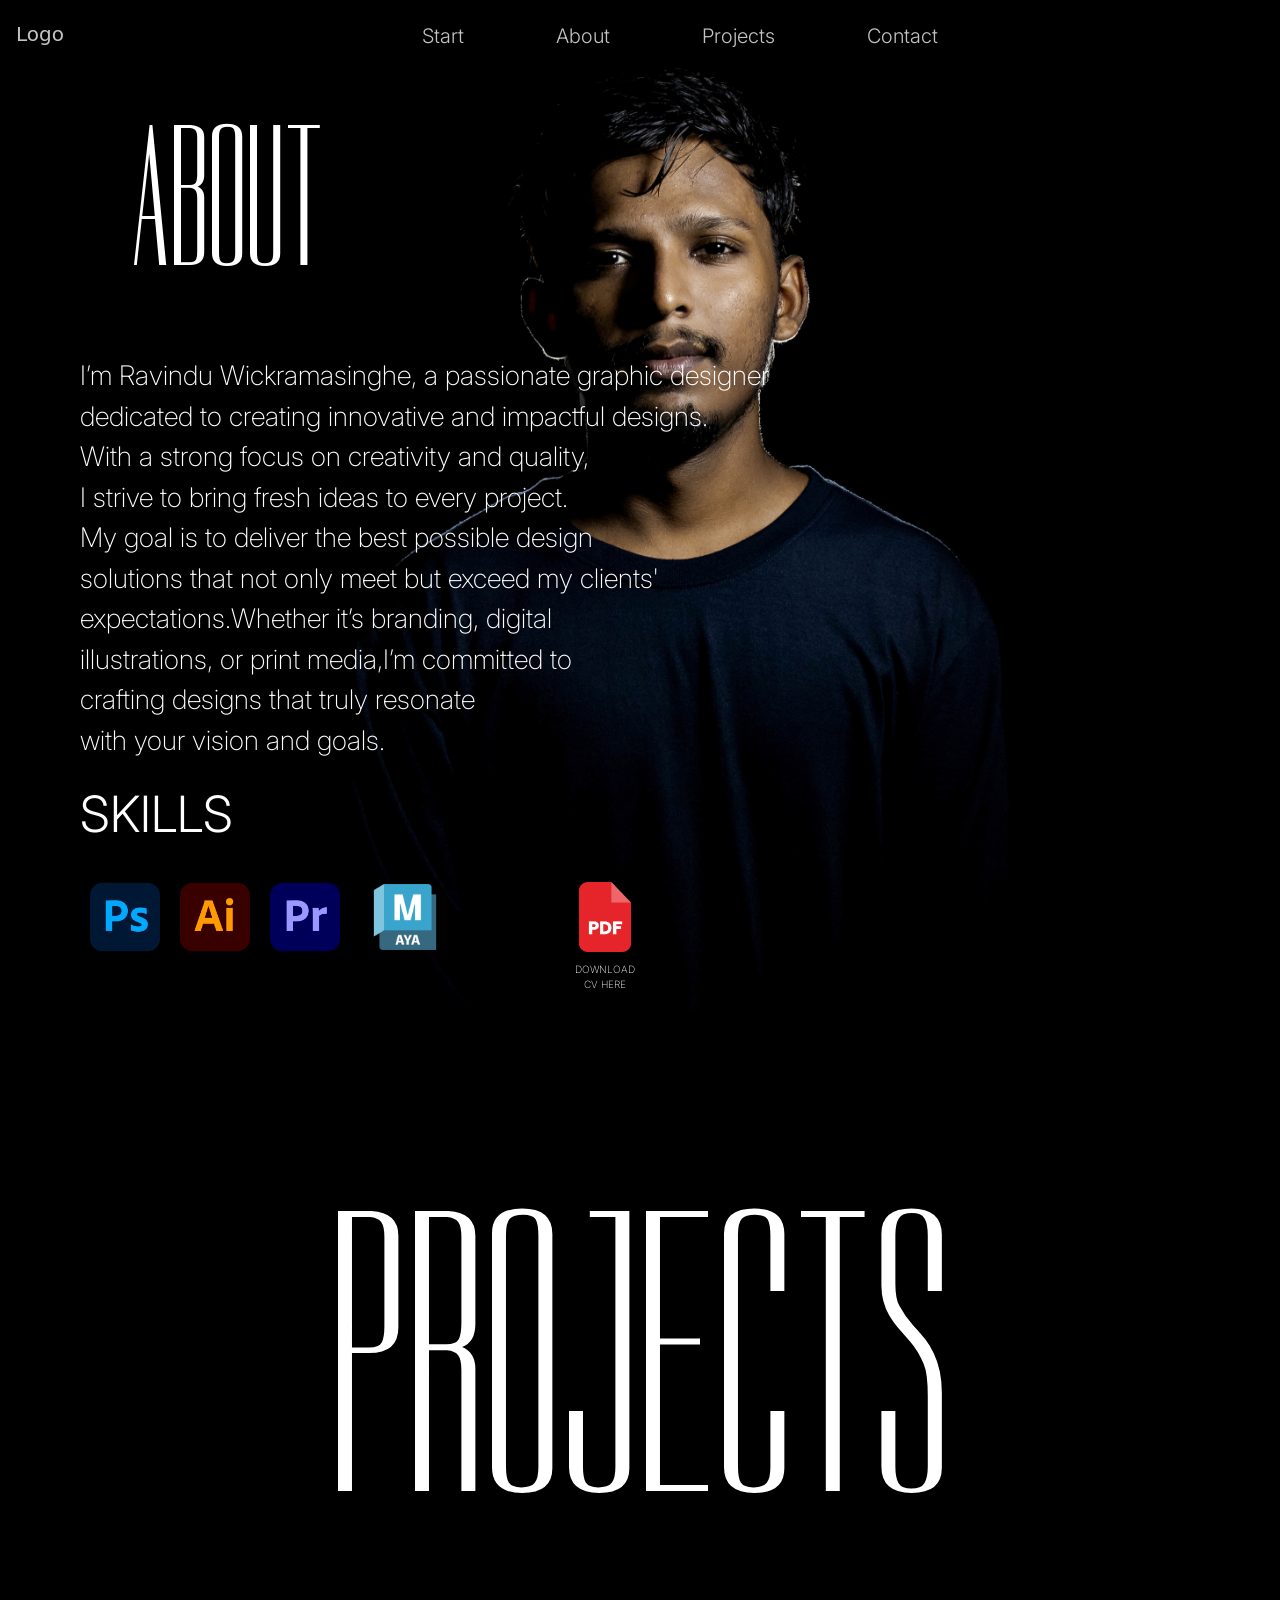
==== Pages/about.html @ 22970846 "contact-commit04" ====
<!DOCTYPE html>
<html lang="en">
  <head>
    <meta charset="UTF-8" />
    <meta name="viewport" content="width=device-width, initial-scale=1.0" />
    <title>About-ravidu</title>
    <link href="https://unpkg.com/aos@2.3.1/dist/aos.css" rel="stylesheet" />
    <link
      href="https://cdn.jsdelivr.net/npm/bootstrap@5.3.3/dist/css/bootstrap.min.css"
      rel="stylesheet"
      integrity="sha384-QWTKZyjpPEjISv5WaRU9OFeRpok6YctnYmDr5pNlyT2bRjXh0JMhjY6hW+ALEwIH"
      crossorigin="anonymous"
    />
    <style>
      @import url("https://fonts.googleapis.com/css2?family=Inter:ital,opsz,wght@0,14..32,100..900;1,14..32,100..900&display=swap");
    </style>
    <style>
      @import url("https://fonts.googleapis.com/css2?family=Dorsa&display=swap");
    </style>
    <link rel="stylesheet" href="../asset/css/about.css" />
    <link rel="stylesheet" href="../asset/css/navbar.css" />
  </head>
  <body>
    <div id="navbar" class="navbar nav">
      <a class="nav-link" href="#" style="font-size: 20px; margin-top: -5px"
        >Logo</a
      >

      <div class="nav-items nav">
        <p class="nav-item">
          <a class="nav-link" href="../index.html">Start</a>
        </p>
        <p class="nav-item">
          <a class="nav-link" href="./about.html">About</a>
        </p>
        <p class="nav-item">
          <a class="nav-link" href="./projects.html">Projects</a>
        </p>
        <p class="nav-item">
          <a class="nav-link" href="./contact.html">Contact</a>
        </p>
      </div>
    </div>
    <div id="about-content">
      <div class="about-text">
        <div class="about-topic">
          <p>ABOUT</p>
        </div>
        <div class="about-desc">
          <p>
            I’m Ravindu Wickramasinghe, a passionate graphic designer <br />
            dedicated to creating innovative and impactful designs. <br />
            With a strong focus on creativity and quality, <br />
            I strive to bring fresh ideas to every project. <br />
            My goal is to deliver the best possible design<br />
            solutions that not only meet but exceed my clients' <br />
            expectations.Whether it’s branding, digital <br />
            illustrations, or print media,I’m committed to <br />
            crafting designs that truly resonate <br />
            with your vision and goals.
          </p>
        </div>
      </div>
      <div class="about-skills">
        <div class="skill-topic">
          <p>SKILLS</p>
        </div>
        <div class="skill-list">
          <div class="skill-item">
            <img src="../asset/img/photoshop.png" alt="" />
          </div>
          <div class="skill-item">
            <img src="../asset/img/illustrator.png" alt="" />
          </div>
          <div class="skill-item">
            <img src="../asset/img/premier-pro.png" alt="" />
          </div>
          <div class="skill-item">
            <img
              src="../asset/img/maya.png"
              alt=""
              style="height: 90px; width: 90px; margin-top: 0"
            />
          </div>
          <div class="skill-item" style="margin-left: 100px">
            <img src="../asset/img/pdf.png" alt="" />
            <p
              style="
                text-align: center;
                color: white;
                font-size: 10px;
                font-family: inter, sans-serif;
                font-weight: 200;
              "
            >
              DOWNLOAD <br />
              CV HERE
            </p>
          </div>
        </div>
      </div>
    </div>
    <div class="projects">
      <a href="./projects.html" class="projects-text">
        PROJECTS
      </a>
    </div>
    <script src="https://unpkg.com/aos@2.3.1/dist/aos.js"></script>
    <script
      src="https://cdn.jsdelivr.net/npm/bootstrap@5.3.3/dist/js/bootstrap.bundle.min.js"
      integrity="sha384-YvpcrYf0tY3lHB60NNkmXc5s9fDVZLESaAA55NDzOxhy9GkcIdslK1eN7N6jIeHz"
      crossorigin="anonymous"
    ></script>
  </body>
</html>
---- asset/css/about.css ----
body{
    background-color: rgb(0, 0, 0);   
}

#about-content{
    margin-left: 80px;
    background-image: url("../img/about.jpeg");
    background-repeat: no-repeat;
    background-position-x: 160%;
    background-position-y: 50%;
    background-size: 1200px;;
    height: 960px;
  
}     
.about-topic{
    font-size: 200px;
    font-family: "Dorsa",sans-serif;
    color: white;
    margin-top:50px ;
    margin-bottom:-10px ;
    margin-left: 50px;
}

.about-desc{
    font-size: 27px;
    font-family: "Inter",sans-serif;
    color: white;
    font-weight: 200;
}
.skill-topic{
    color: white;
    font-size: 50px;
    font-family: "Inter",sans-serif;
    font-weight: 300;
    margin: 0 20px 20px 0px;
}
.skill-list{
display: flex;
}
.skill-item img{
    height: 70px;
    width: 70px;
    margin: 10px;
}
.skill-item img:hover{
    transform: scale(1.15);
}
.projects{
    margin-top: 50px;
    text-align: center;
}
.projects:hover{
    transform: scale(1.15);
    transition-duration: 800ms;
}
.projects .projects-text{
    text-decoration: none;  
   font-size: 400px;
    font-weight: 400;
    font-family: "Dorsa",sans-serif;
    color: white;
    height: auto;
    width: auto;
    --thickness: 20px;
    --strike: 0;
    background: linear-gradient(90deg, transparent, currentColor 0) no-repeat 
                center / calc(var(--strike) * 100%) var(--thickness);
    transition: background-size .5s ease;
    background-position: center;
}
.projects-text:hover{
    --strike: 1; 
    background-position-x: center;

}
---- asset/css/navbar.css ----
.navbar{
    top:0;
    margin-top: -10px;
    position:fixed;
    background-color: black;
    width: 100%;
    height: 70px;
    
}
.nav-items{
    margin-top:5px ;
    margin: auto;
    margin-top: 15px;
    font-family: "Inter",sans-serif;
    font-weight: 300;
}
.nav-link{
    color: rgba(255, 254, 254, 0.77);
    font-size: 20px;
   margin-right: 60px;
   
}

.nav-link:hover{
    color: white;
    font-size:21px;
}
.nav-link:focus{
    color:rgb(255, 255, 255);
  }
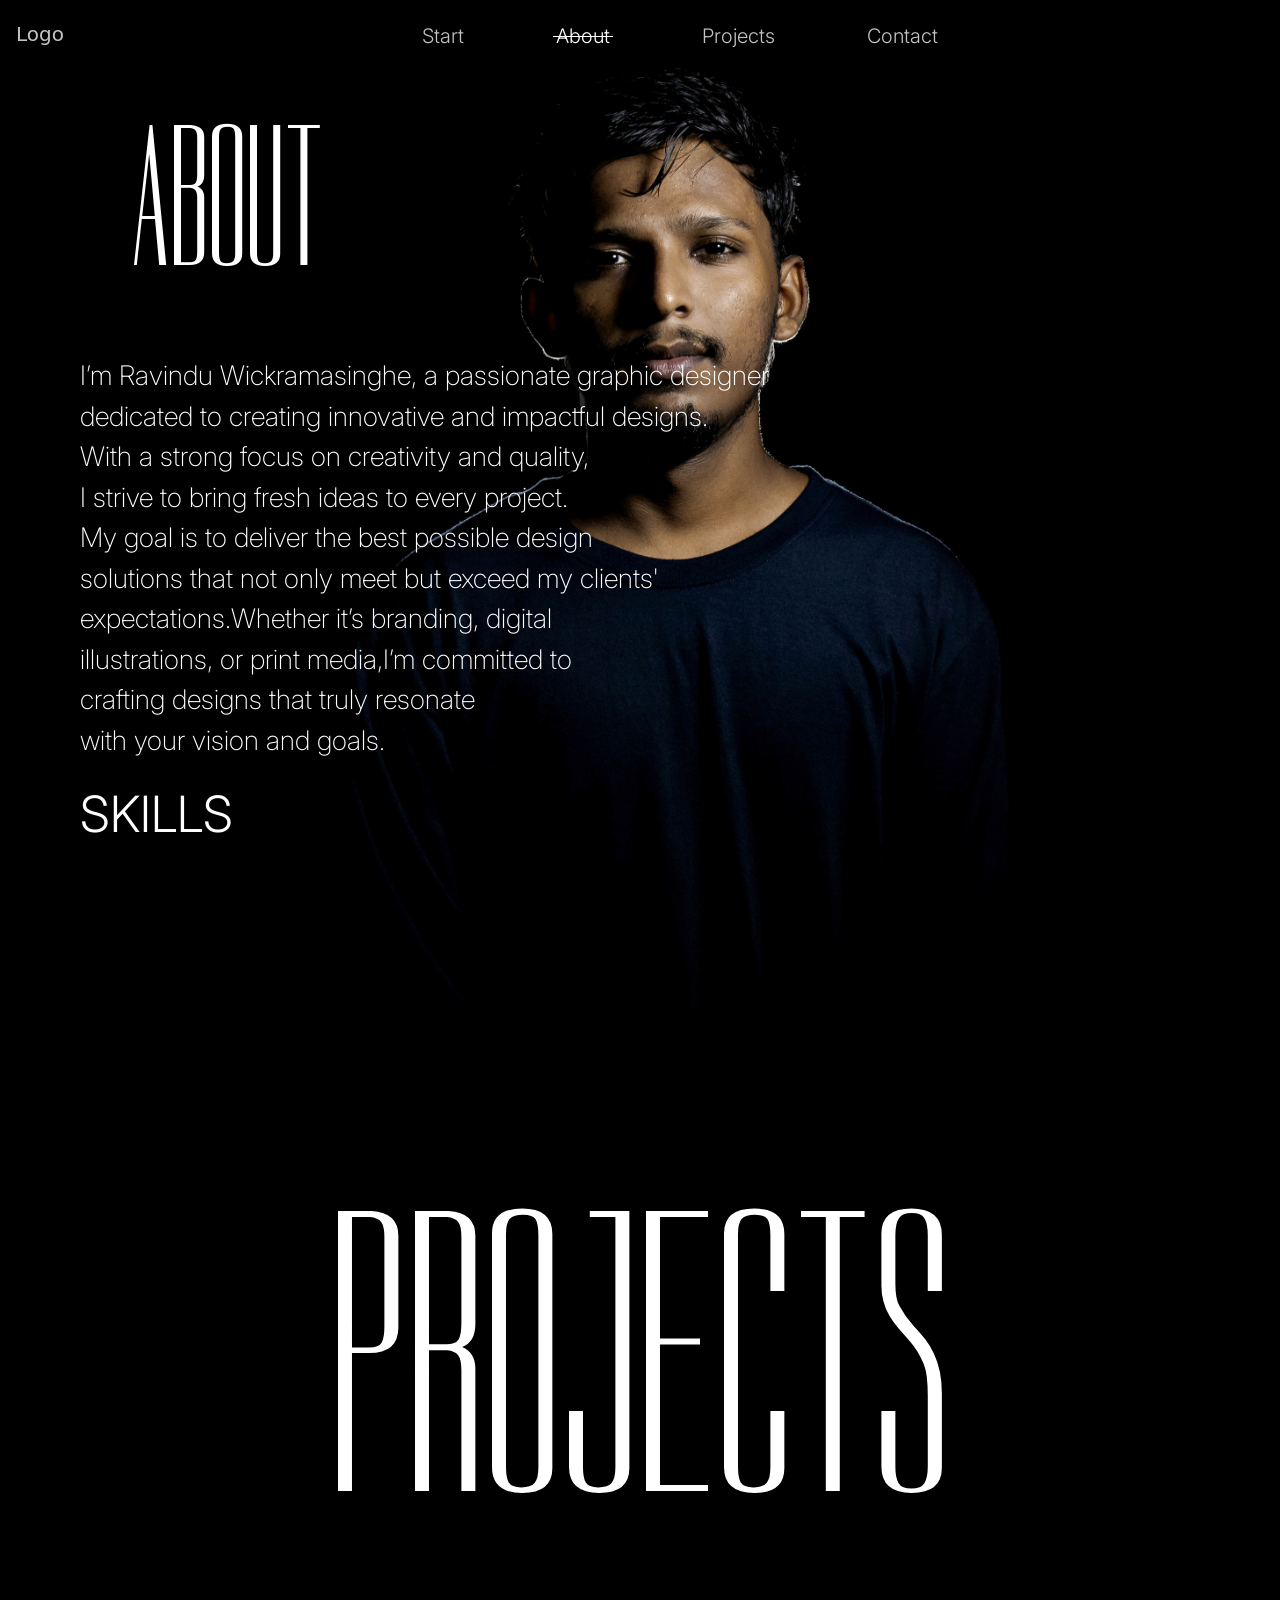
==== commit 377b93e4: "animation-commit07" ====
--- a/Pages/about.html
+++ b/Pages/about.html
@@ -21,17 +21,19 @@
     <link rel="stylesheet" href="../asset/css/navbar.css" />
   </head>
   <body>
-    <div id="navbar" class="navbar nav">
+    <div id="navbar" class="navbar nav"  style="z-index: 1;">
       <a class="nav-link" href="#" style="font-size: 20px; margin-top: -5px"
         >Logo</a
       >
 
-      <div class="nav-items nav">
+      <div class="nav-items nav"  >
         <p class="nav-item">
           <a class="nav-link" href="../index.html">Start</a>
         </p>
         <p class="nav-item">
-          <a class="nav-link" href="./about.html">About</a>
+          <a class="nav-link" href="./about.html" style="--strike: 1; 
+          background-position-x: center;
+          color: white;">About</a>
         </p>
         <p class="nav-item">
           <a class="nav-link" href="./projects.html">Projects</a>
@@ -41,8 +43,11 @@
         </p>
       </div>
     </div>
-    <div id="about-content">
-      <div class="about-text">
+    <div id="about-content" data-aos="fade-left"
+    data-aos-duration="1000"
+    style="z-index: 0;">
+      <div class="about-text" data-aos="fade-right"
+      data-aos-duration="1000">
         <div class="about-topic">
           <p>ABOUT</p>
         </div>
@@ -66,23 +71,33 @@
           <p>SKILLS</p>
         </div>
         <div class="skill-list">
-          <div class="skill-item">
+          <div class="skill-item" data-aos="flip-left"
+          data-aos-duration="1000" >
             <img src="../asset/img/photoshop.png" alt="" />
           </div>
-          <div class="skill-item">
+          <div class="skill-item" data-aos="flip-left"
+          data-aos-duration="1000"
+          data-aos-delay="100"
+           >
             <img src="../asset/img/illustrator.png" alt="" />
           </div>
-          <div class="skill-item">
+          <div class="skill-item"data-aos="flip-left"
+          data-aos-duration="1000"
+          data-aos-delay="200" >
             <img src="../asset/img/premier-pro.png" alt="" />
           </div>
-          <div class="skill-item">
+          <div class="skill-item" data-aos="flip-left"
+          data-aos-duration="1000"
+          data-aos-delay="300" >
             <img
               src="../asset/img/maya.png"
               alt=""
               style="height: 90px; width: 90px; margin-top: 0"
             />
           </div>
-          <div class="skill-item" style="margin-left: 100px">
+          <div class="skill-item" style="margin-left: 100px" data-aos="flip-left"
+          data-aos-duration="1000"
+          data-aos-delay="400" >
             <img src="../asset/img/pdf.png" alt="" />
             <p
               style="
@@ -105,6 +120,16 @@
         PROJECTS
       </a>
     </div>
+
+    <script>
+      document.addEventListener("DOMContentLoaded", function () {
+     AOS.init({
+         duration: 800,  // Animation duration in milliseconds
+         easing: "ease-in-out",  // Animation easing
+         once: false,  // Animation happens every time it scrolls into view
+     });
+   });
+   </script>
     <script src="https://unpkg.com/aos@2.3.1/dist/aos.js"></script>
     <script
       src="https://cdn.jsdelivr.net/npm/bootstrap@5.3.3/dist/js/bootstrap.bundle.min.js"
--- a/asset/css/about.css
+++ b/asset/css/about.css
@@ -61,7 +61,7 @@
     color: white;
     height: auto;
     width: auto;
-    --thickness: 20px;
+    --thickness: 10px;
     --strike: 0;
     background: linear-gradient(90deg, transparent, currentColor 0) no-repeat 
                 center / calc(var(--strike) * 100%) var(--thickness);
--- a/asset/css/navbar.css
+++ b/asset/css/navbar.css
@@ -18,13 +18,16 @@
     color: rgba(255, 254, 254, 0.77);
     font-size: 20px;
    margin-right: 60px;
-   
+   --thickness: 1px;
+   --strike: 0;
+   background: linear-gradient(90deg, transparent, currentColor 0) no-repeat 
+               center / calc(var(--strike) * 70%) var(--thickness);
+   transition: background-size .5s ease;
 }
 
 .nav-link:hover{
     color: white;
     font-size:21px;
+    --strike: 1; 
+    background-position-x: center;
 }
-.nav-link:focus{
-    color:rgb(255, 255, 255);
-  }
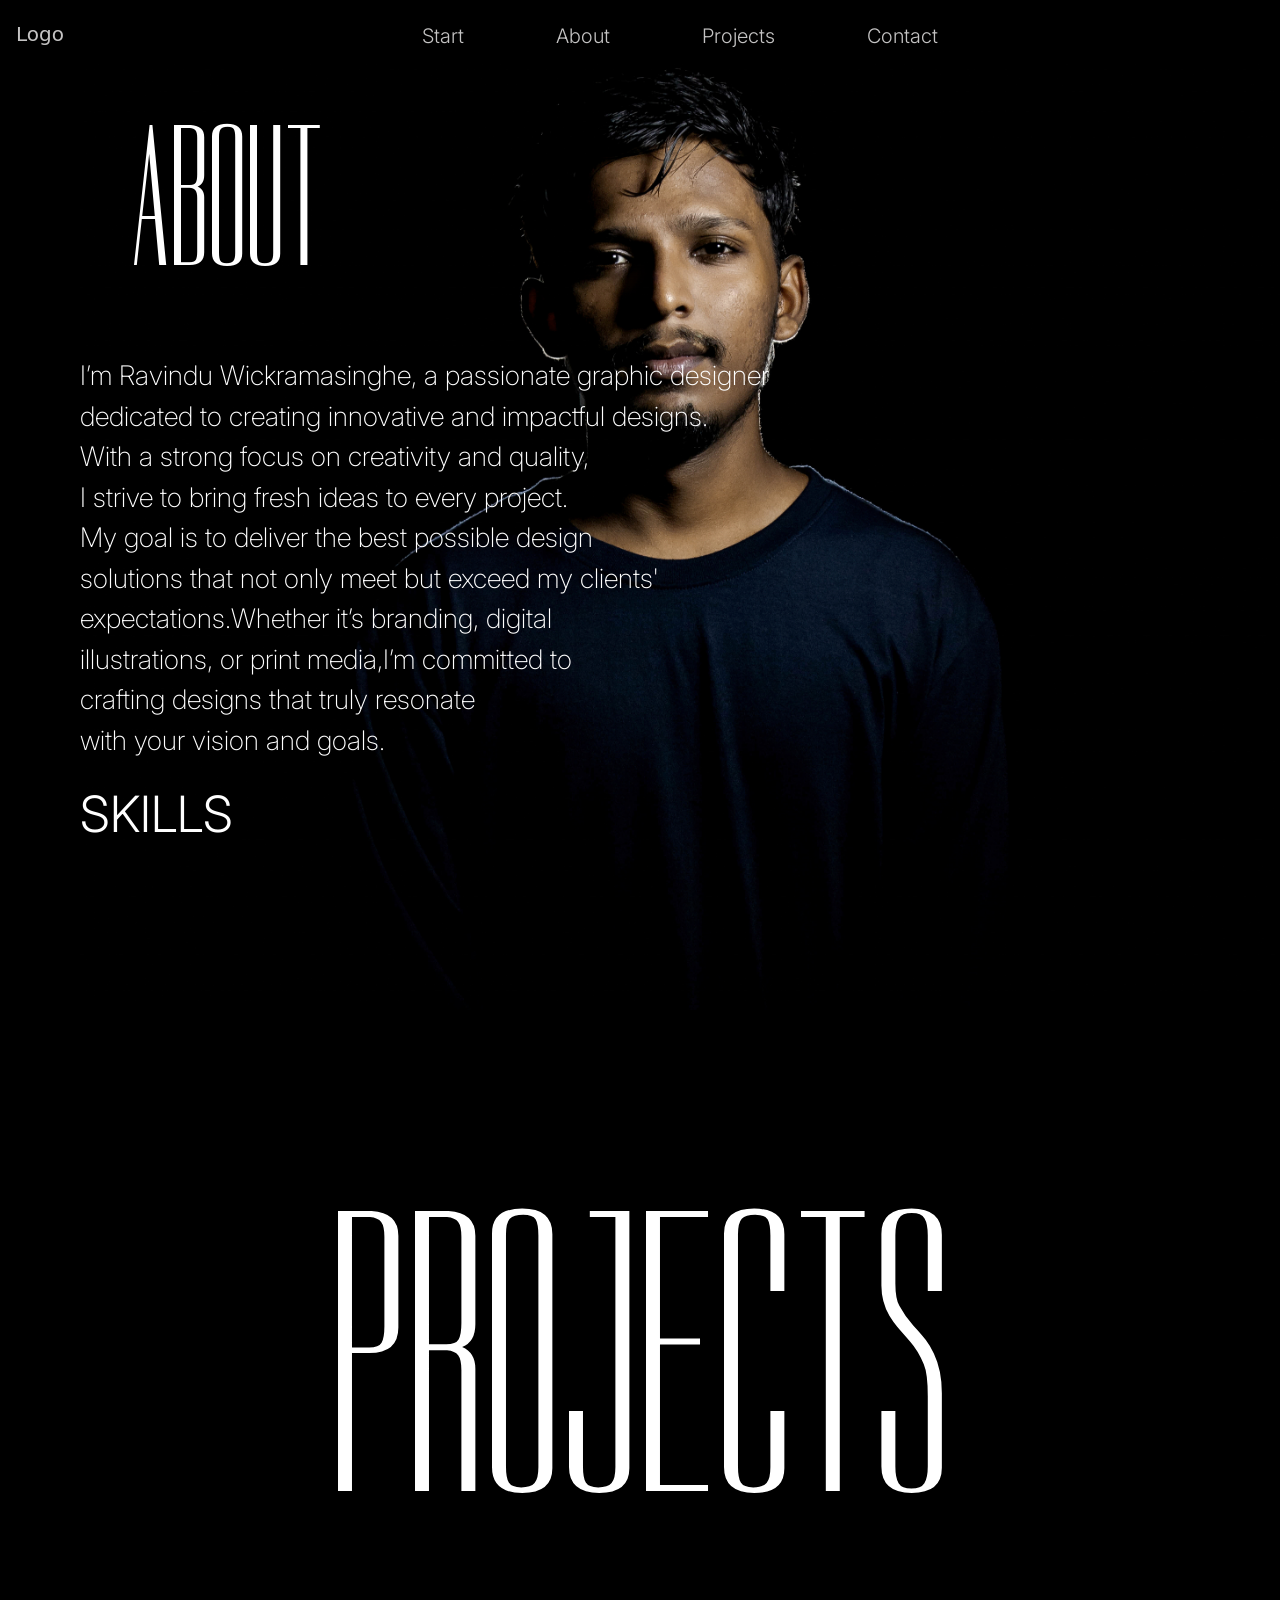
==== commit 832c49cf: "emailfunction- commit08" ====
--- a/Pages/about.html
+++ b/Pages/about.html
@@ -31,9 +31,7 @@
           <a class="nav-link" href="../index.html">Start</a>
         </p>
         <p class="nav-item">
-          <a class="nav-link" href="./about.html" style="--strike: 1; 
-          background-position-x: center;
-          color: white;">About</a>
+          <a class="nav-link" href="./about.html" >About</a>
         </p>
         <p class="nav-item">
           <a class="nav-link" href="./projects.html">Projects</a>
--- a/asset/css/navbar.css
+++ b/asset/css/navbar.css
@@ -25,7 +25,7 @@
    transition: background-size .5s ease;
 }
 
-.nav-link:hover{
+.nav-item .nav-link:hover{
     color: white;
     font-size:21px;
     --strike: 1; 
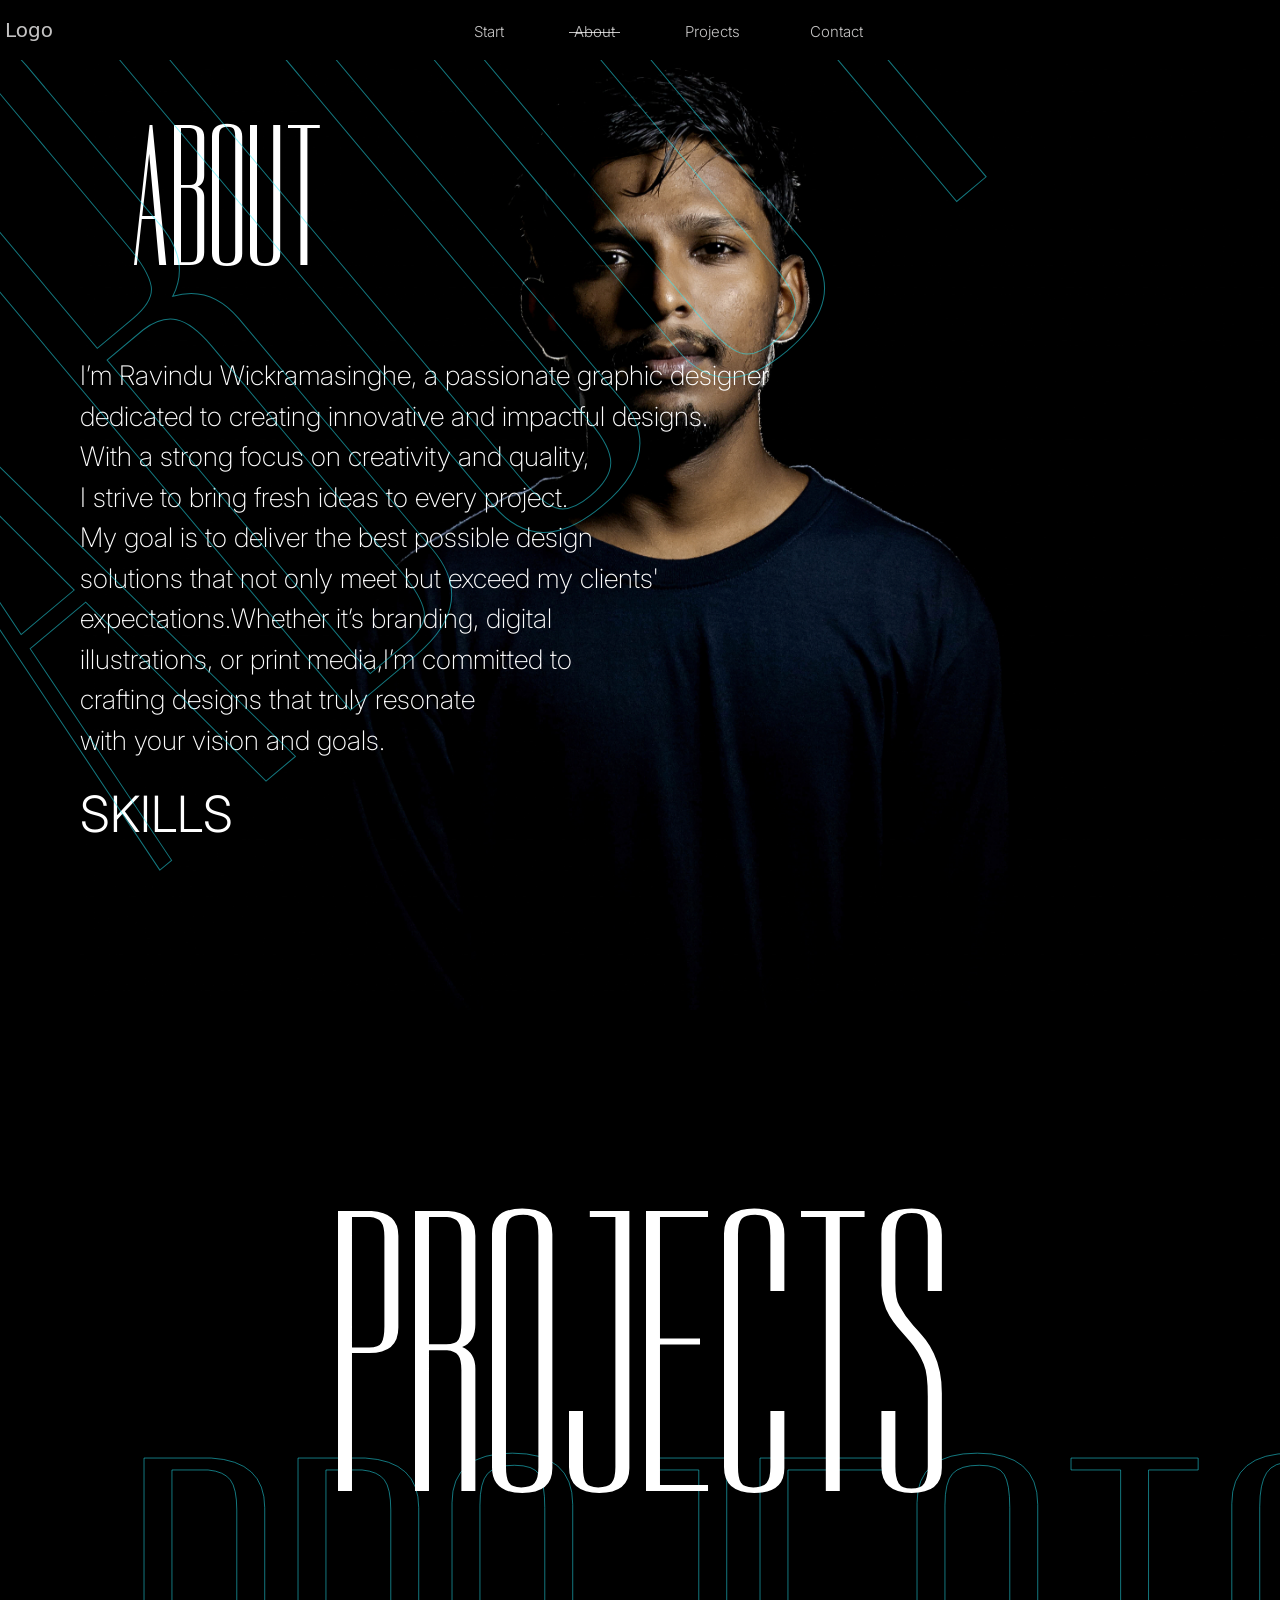
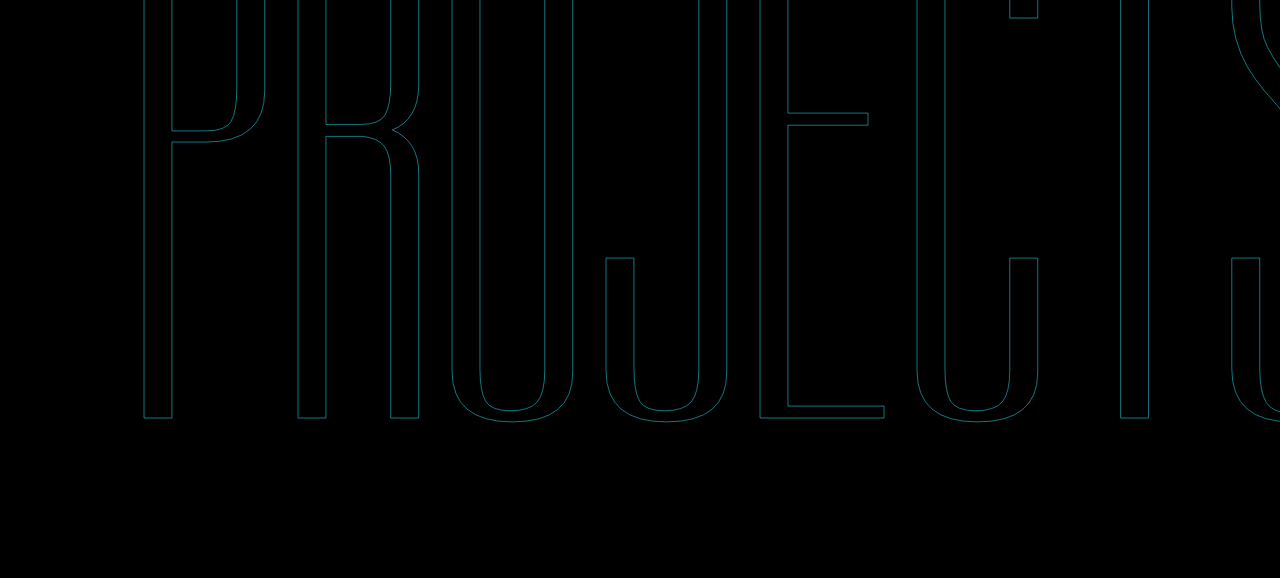
==== commit 0c64601a: "aboutwatermark-commit11" ====
--- a/Pages/about.html
+++ b/Pages/about.html
@@ -31,7 +31,9 @@
           <a class="nav-link" href="../index.html">Start</a>
         </p>
         <p class="nav-item">
-          <a class="nav-link" href="./about.html" >About</a>
+          <a class="nav-link" href="./about.html" 
+          style=" --strike: 1; 
+          background-position-x: center;">About</a>
         </p>
         <p class="nav-item">
           <a class="nav-link" href="./projects.html">Projects</a>
@@ -46,6 +48,7 @@
     style="z-index: 0;">
       <div class="about-text" data-aos="fade-right"
       data-aos-duration="1000">
+      <div class="containerbackground1"> ABOUT</div>
         <div class="about-topic">
           <p>ABOUT</p>
         </div>
@@ -71,32 +74,32 @@
         <div class="skill-list">
           <div class="skill-item" data-aos="flip-left"
           data-aos-duration="1000" >
-            <img src="../asset/img/photoshop.png" alt="" />
+            <img src="../asset/img/photoshop.png" alt="photoshop immage" />
           </div>
           <div class="skill-item" data-aos="flip-left"
           data-aos-duration="1000"
           data-aos-delay="100"
            >
-            <img src="../asset/img/illustrator.png" alt="" />
+            <img src="../asset/img/illustrator.png" alt="AI image" />
           </div>
           <div class="skill-item"data-aos="flip-left"
           data-aos-duration="1000"
           data-aos-delay="200" >
-            <img src="../asset/img/premier-pro.png" alt="" />
+            <img src="../asset/img/premier-pro.png" alt="premier image" />
           </div>
           <div class="skill-item" data-aos="flip-left"
           data-aos-duration="1000"
           data-aos-delay="300" >
-            <img
-              src="../asset/img/maya.png"
-              alt=""
+            <img src="../asset/img/maya.png"
+              alt="maya image"
               style="height: 90px; width: 90px; margin-top: 0"
             />
           </div>
           <div class="skill-item" style="margin-left: 100px" data-aos="flip-left"
           data-aos-duration="1000"
           data-aos-delay="400" >
-            <img src="../asset/img/pdf.png" alt="" />
+          <a href="../asset/pdf/Ravindu Wickramasinghe CV.pdf" download><img src="../asset/img/pdf.png" alt="pdf image" /></a>
+            
             <p
               style="
                 text-align: center;
@@ -113,12 +116,15 @@
         </div>
       </div>
     </div>
-    <div class="projects">
+    <div class="project-part" >
+      <div class="containerbackground2"> PROJECTS</div>
+      <div class="projects">
       <a href="./projects.html" class="projects-text">
         PROJECTS
       </a>
     </div>
-
+    </div>
+    
     <script>
       document.addEventListener("DOMContentLoaded", function () {
      AOS.init({
--- a/asset/css/about.css
+++ b/asset/css/about.css
@@ -1,5 +1,7 @@
 body{
-    background-color: rgb(0, 0, 0);   
+    background-color: rgb(0, 0, 0); 
+    overflow-y: auto;
+    height: 1560px;
 }
 
 #about-content{
@@ -44,10 +46,16 @@
 }
 .skill-item img:hover{
     transform: scale(1.15);
+    transition-duration: 200ms;
+}
+.project-part{
+    margin-bottom: 0px;
+    padding-bottom: 0px;
 }
 .projects{
-    margin-top: 50px;
     text-align: center;
+    width: 1000px;
+    margin: 50px auto 0px auto;
 }
 .projects:hover{
     transform: scale(1.15);
@@ -60,16 +68,42 @@
     font-family: "Dorsa",sans-serif;
     color: white;
     height: auto;
-    width: auto;
-    --thickness: 10px;
+    --thickness: 5px;
     --strike: 0;
     background: linear-gradient(90deg, transparent, currentColor 0) no-repeat 
-                center / calc(var(--strike) * 100%) var(--thickness);
+                right / calc(var(--strike) * 100%) var(--thickness);
     transition: background-size .5s ease;
-    background-position: center;
 }
 .projects-text:hover{
     --strike: 1; 
-    background-position-x: center;
+    background-position-x: left;
 
+}
+.containerbackground1 {
+    margin: 3rem;
+    position: absolute;
+    font-size: 1100px;
+    font-family: 'Dorsa',sans-serif;
+    bottom: 70%;
+    left: -30%;
+    z-index: 1;
+    transform: rotate(300deg);
+    -webkit-transform: rotate(320deg);
+    color: #76767600;
+    text-align: left;
+    -webkit-text-stroke: 1px #26EDFB80;
+    letter-spacing: 30px;
+    line-height: 0%;
+}
+.containerbackground2 {
+    position: absolute;
+    font-size: 800px;
+    font-family: 'Dorsa',sans-serif;
+    top: 195%;
+    bottom: 0;
+    left: 10%;
+    z-index: -1;
+    color: #76767600;
+    line-height: 0%;
+    -webkit-text-stroke: 1px #26EDFB80;
 }
--- a/asset/css/navbar.css
+++ b/asset/css/navbar.css
@@ -15,19 +15,21 @@
     font-weight: 300;
 }
 .nav-link{
+    padding-left: 5px;
+    padding-right: 5px;
     color: rgba(255, 254, 254, 0.77);
-    font-size: 20px;
+    font-size: 15px;
    margin-right: 60px;
    --thickness: 1px;
    --strike: 0;
    background: linear-gradient(90deg, transparent, currentColor 0) no-repeat 
-               center / calc(var(--strike) * 70%) var(--thickness);
+               right / calc(var(--strike) * 100%) var(--thickness);
    transition: background-size .5s ease;
 }
 
 .nav-item .nav-link:hover{
     color: white;
-    font-size:21px;
+    font-size:15px;
     --strike: 1; 
-    background-position-x: center;
+    background-position-x: left;
 }
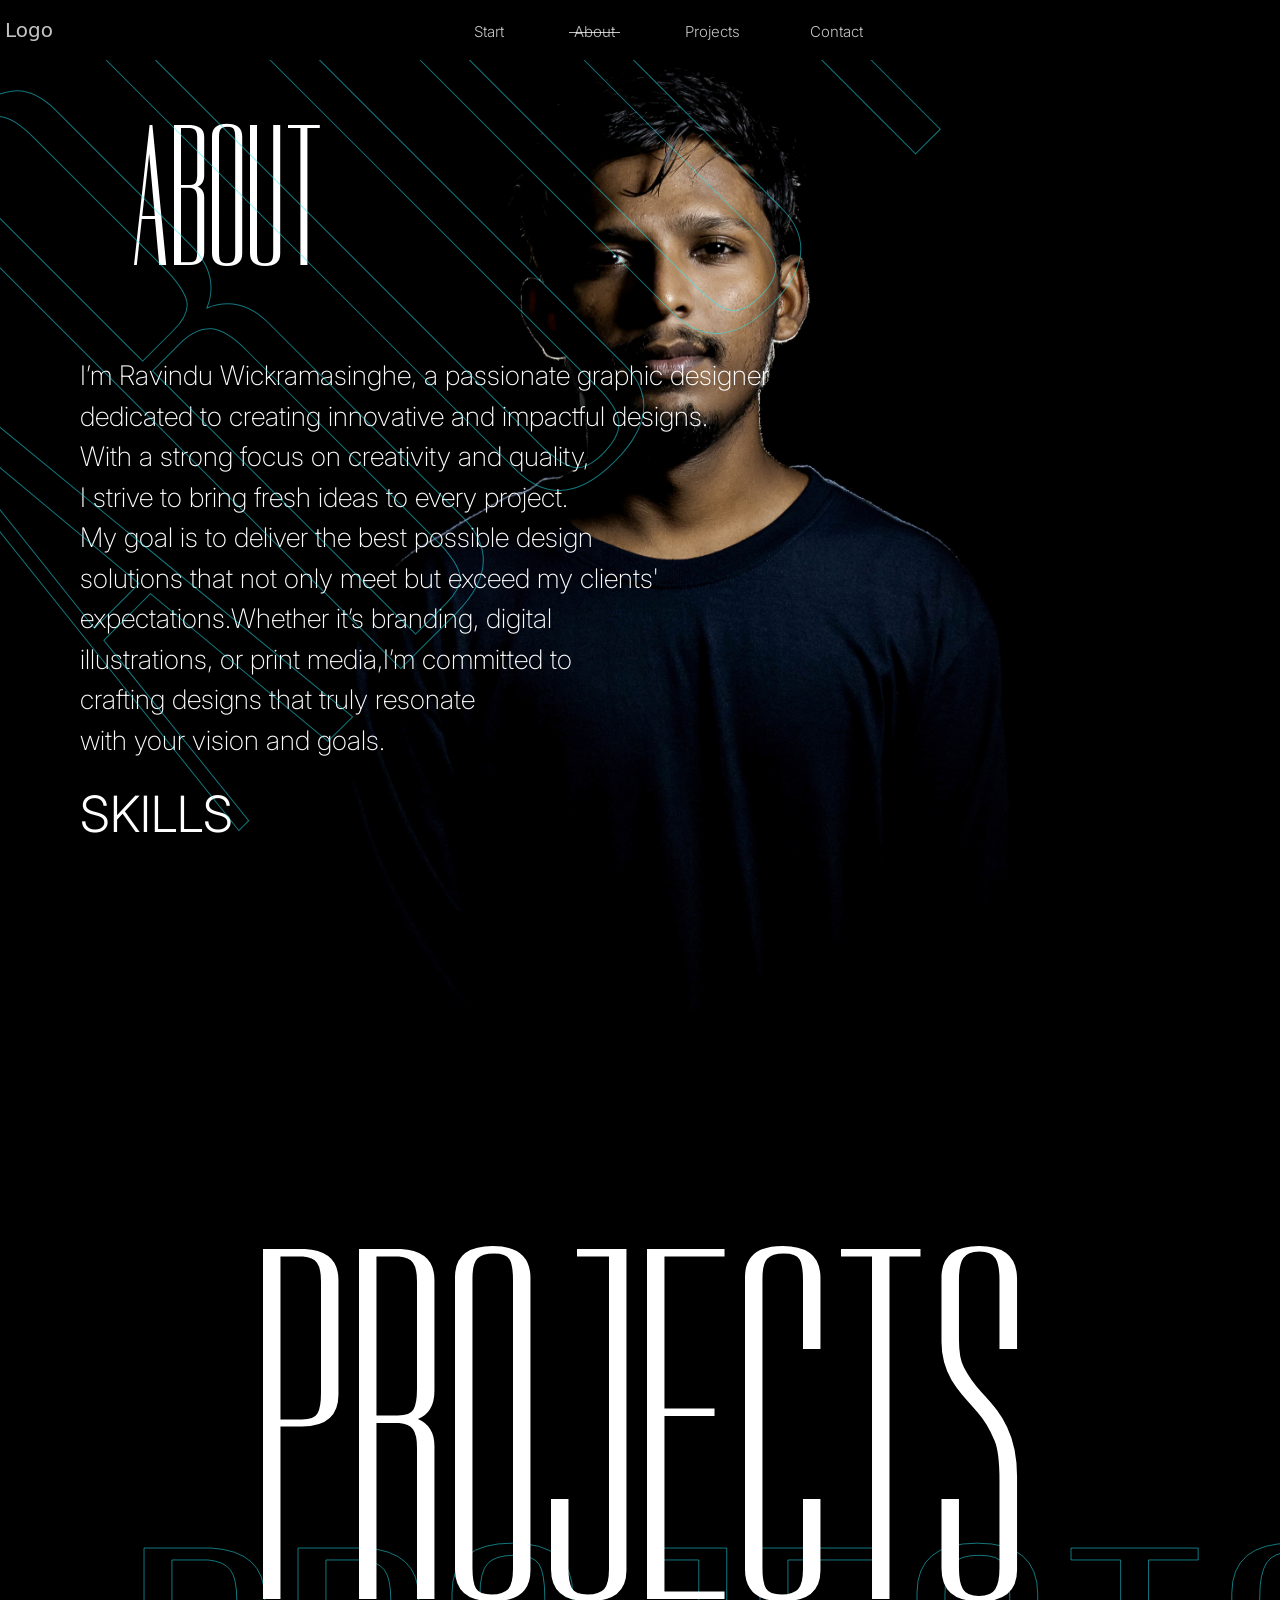
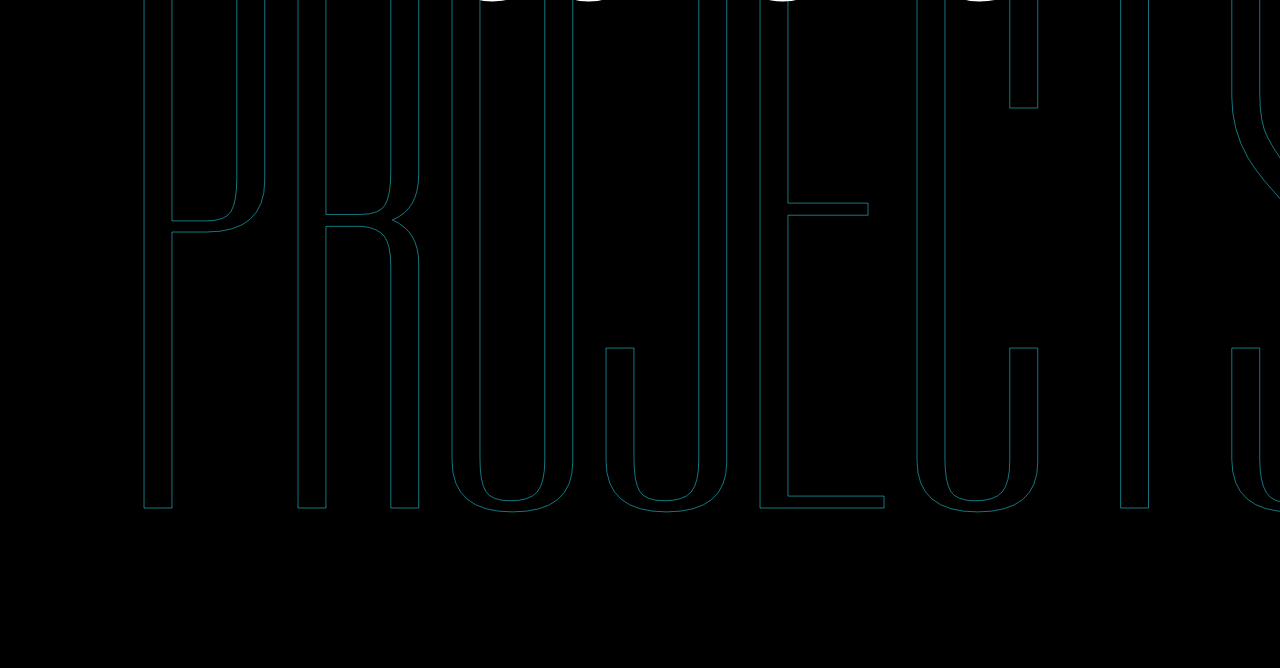
==== commit f4f4cf50: "commit 12" ====
--- a/Pages/about.html
+++ b/Pages/about.html
@@ -73,22 +73,22 @@
         </div>
         <div class="skill-list">
           <div class="skill-item" data-aos="flip-left"
-          data-aos-duration="1000" >
+          data-aos-duration="800" >
             <img src="../asset/img/photoshop.png" alt="photoshop immage" />
           </div>
           <div class="skill-item" data-aos="flip-left"
-          data-aos-duration="1000"
+          data-aos-duration="800"
           data-aos-delay="100"
            >
             <img src="../asset/img/illustrator.png" alt="AI image" />
           </div>
           <div class="skill-item"data-aos="flip-left"
-          data-aos-duration="1000"
+          data-aos-duration="800"
           data-aos-delay="200" >
             <img src="../asset/img/premier-pro.png" alt="premier image" />
           </div>
           <div class="skill-item" data-aos="flip-left"
-          data-aos-duration="1000"
+          data-aos-duration="800"
           data-aos-delay="300" >
             <img src="../asset/img/maya.png"
               alt="maya image"
@@ -96,7 +96,7 @@
             />
           </div>
           <div class="skill-item" style="margin-left: 100px" data-aos="flip-left"
-          data-aos-duration="1000"
+          data-aos-duration="800"
           data-aos-delay="400" >
           <a href="../asset/pdf/Ravindu Wickramasinghe CV.pdf" download><img src="../asset/img/pdf.png" alt="pdf image" /></a>
             
@@ -118,7 +118,7 @@
     </div>
     <div class="project-part" >
       <div class="containerbackground2"> PROJECTS</div>
-      <div class="projects">
+      <div class="projects" data-aos="zoom-in" data-aos-duration="1500">
       <a href="./projects.html" class="projects-text">
         PROJECTS
       </a>
--- a/asset/css/about.css
+++ b/asset/css/about.css
@@ -57,13 +57,14 @@
     width: 1000px;
     margin: 50px auto 0px auto;
 }
-.projects:hover{
-    transform: scale(1.15);
+/* .projects:hover{
+    transform: scale(1.25);
     transition-duration: 800ms;
-}
+    
+} */
 .projects .projects-text{
     text-decoration: none;  
-   font-size: 400px;
+    font-size: 500px;
     font-weight: 400;
     font-family: "Dorsa",sans-serif;
     color: white;
@@ -82,13 +83,13 @@
 .containerbackground1 {
     margin: 3rem;
     position: absolute;
-    font-size: 1100px;
+    font-size: 1000px;
     font-family: 'Dorsa',sans-serif;
     bottom: 70%;
-    left: -30%;
+    left: -25%;
     z-index: 1;
     transform: rotate(300deg);
-    -webkit-transform: rotate(320deg);
+    -webkit-transform: rotate(315deg);
     color: #76767600;
     text-align: left;
     -webkit-text-stroke: 1px #26EDFB80;
@@ -99,7 +100,7 @@
     position: absolute;
     font-size: 800px;
     font-family: 'Dorsa',sans-serif;
-    top: 195%;
+    top: 205%;
     bottom: 0;
     left: 10%;
     z-index: -1;
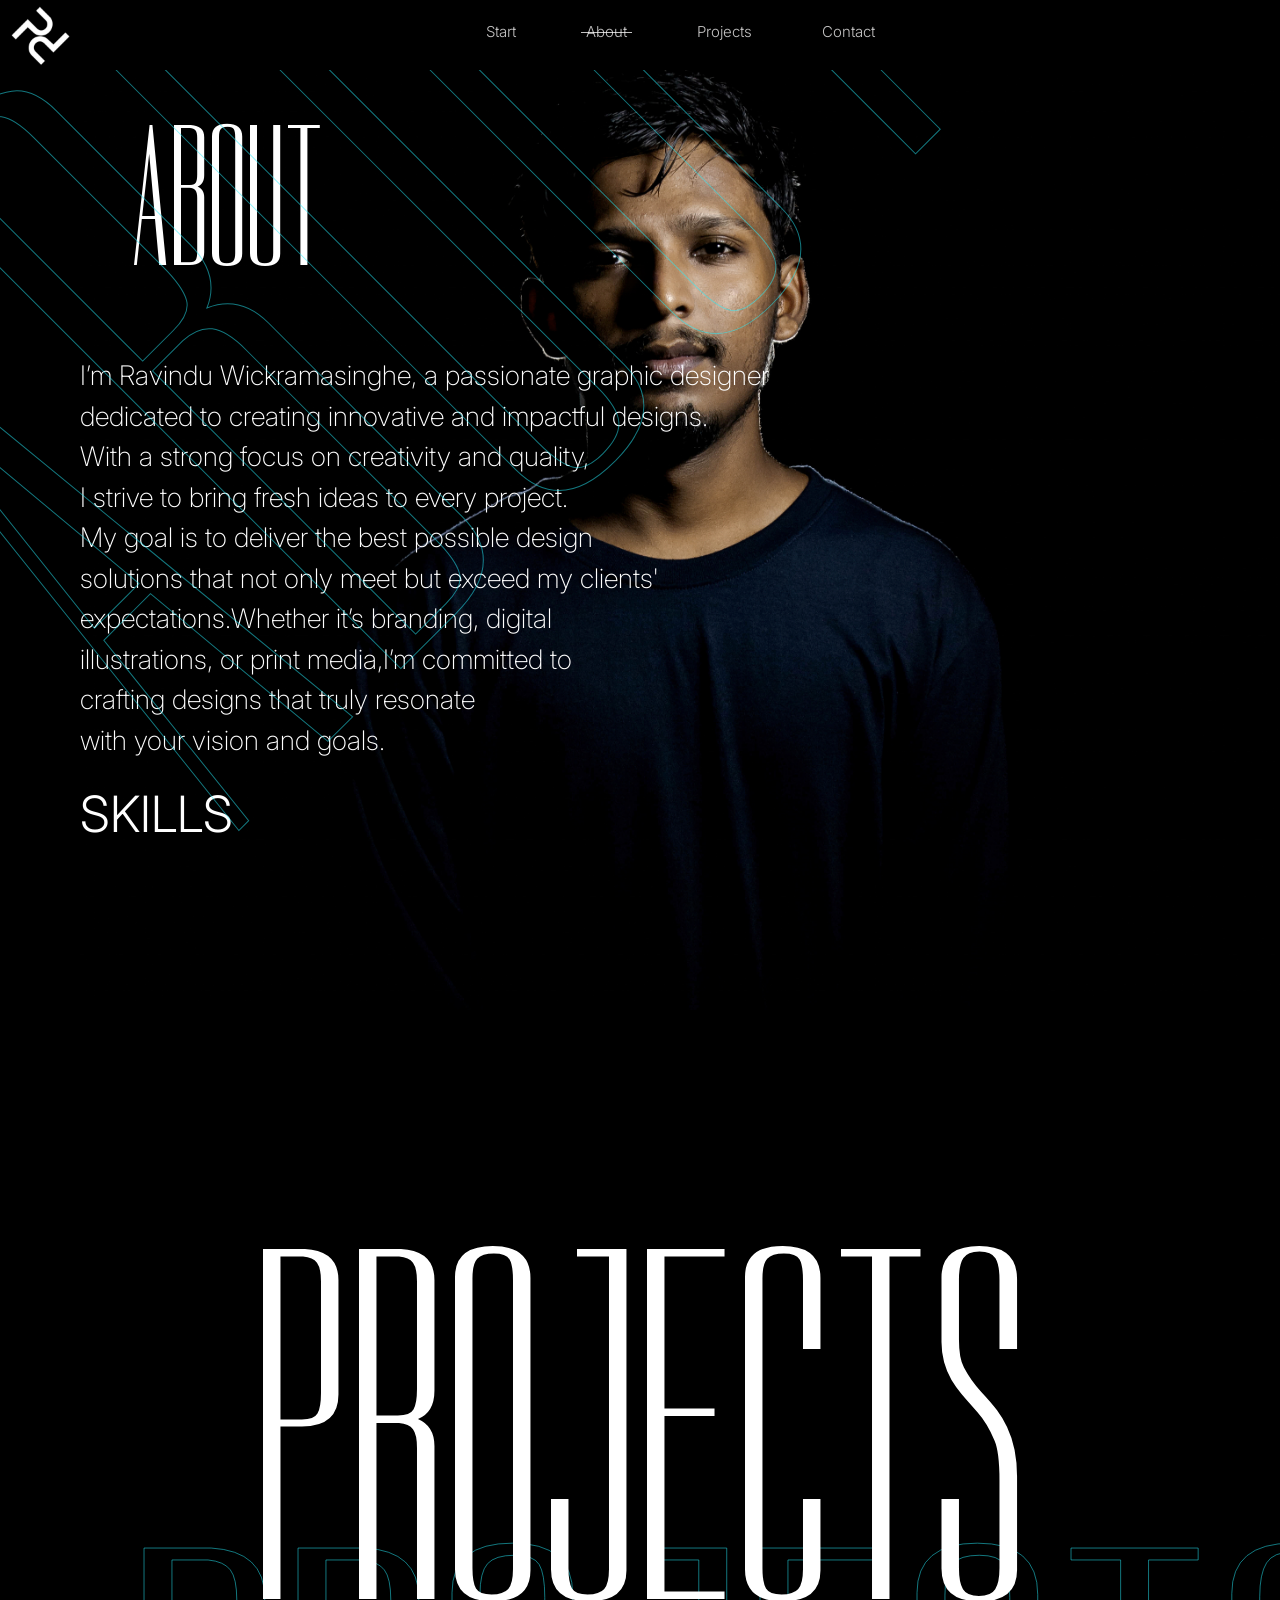
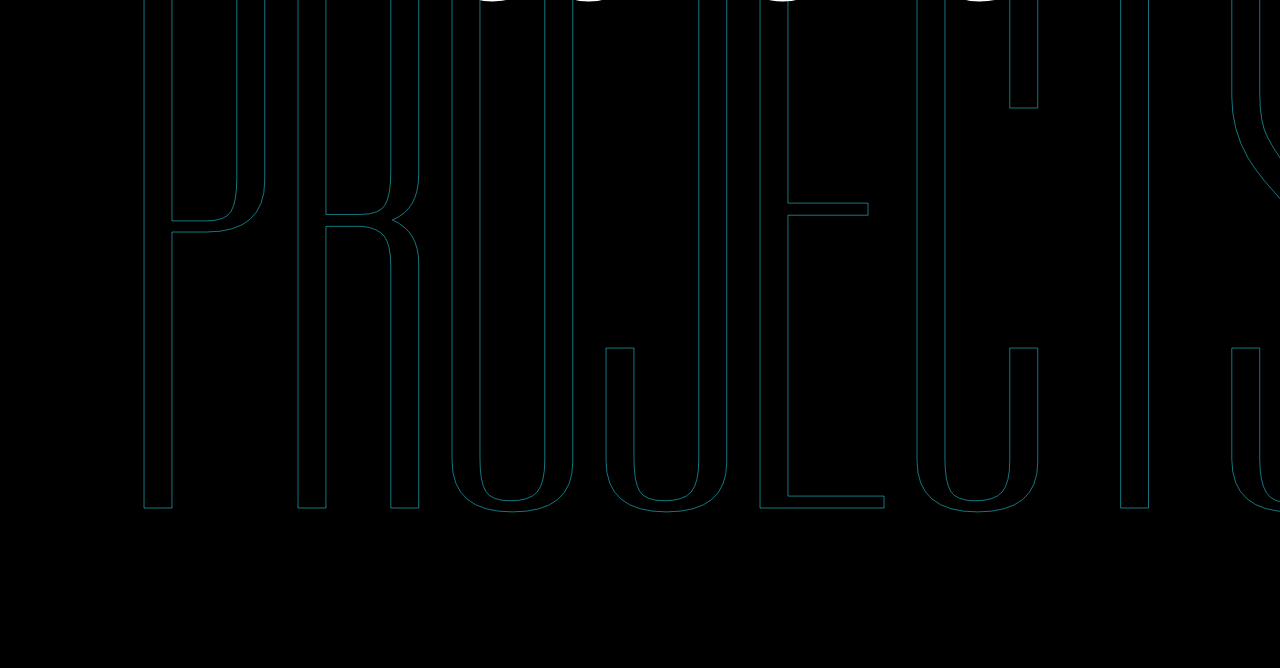
==== commit 04dafa42: "new changes" ====
--- a/Pages/about.html
+++ b/Pages/about.html
@@ -22,9 +22,9 @@
   </head>
   <body>
     <div id="navbar" class="navbar nav"  style="z-index: 1;">
-      <a class="nav-link" href="#" style="font-size: 20px; margin-top: -5px"
-        >Logo</a
-      >
+      <a class="nav-link  " href="./index.html">
+      <img src="../asset/img/logo(p.p).jpg" alt="logo" height="60" style="margin: 0px 5px 5px 5px; ">
+    </a>
 
       <div class="nav-items nav"  >
         <p class="nav-item">
--- a/asset/css/navbar.css
+++ b/asset/css/navbar.css
@@ -4,7 +4,7 @@
     position:fixed;
     background-color: black;
     width: 100%;
-    height: 70px;
+    height: 80px;
     
 }
 .nav-items{
